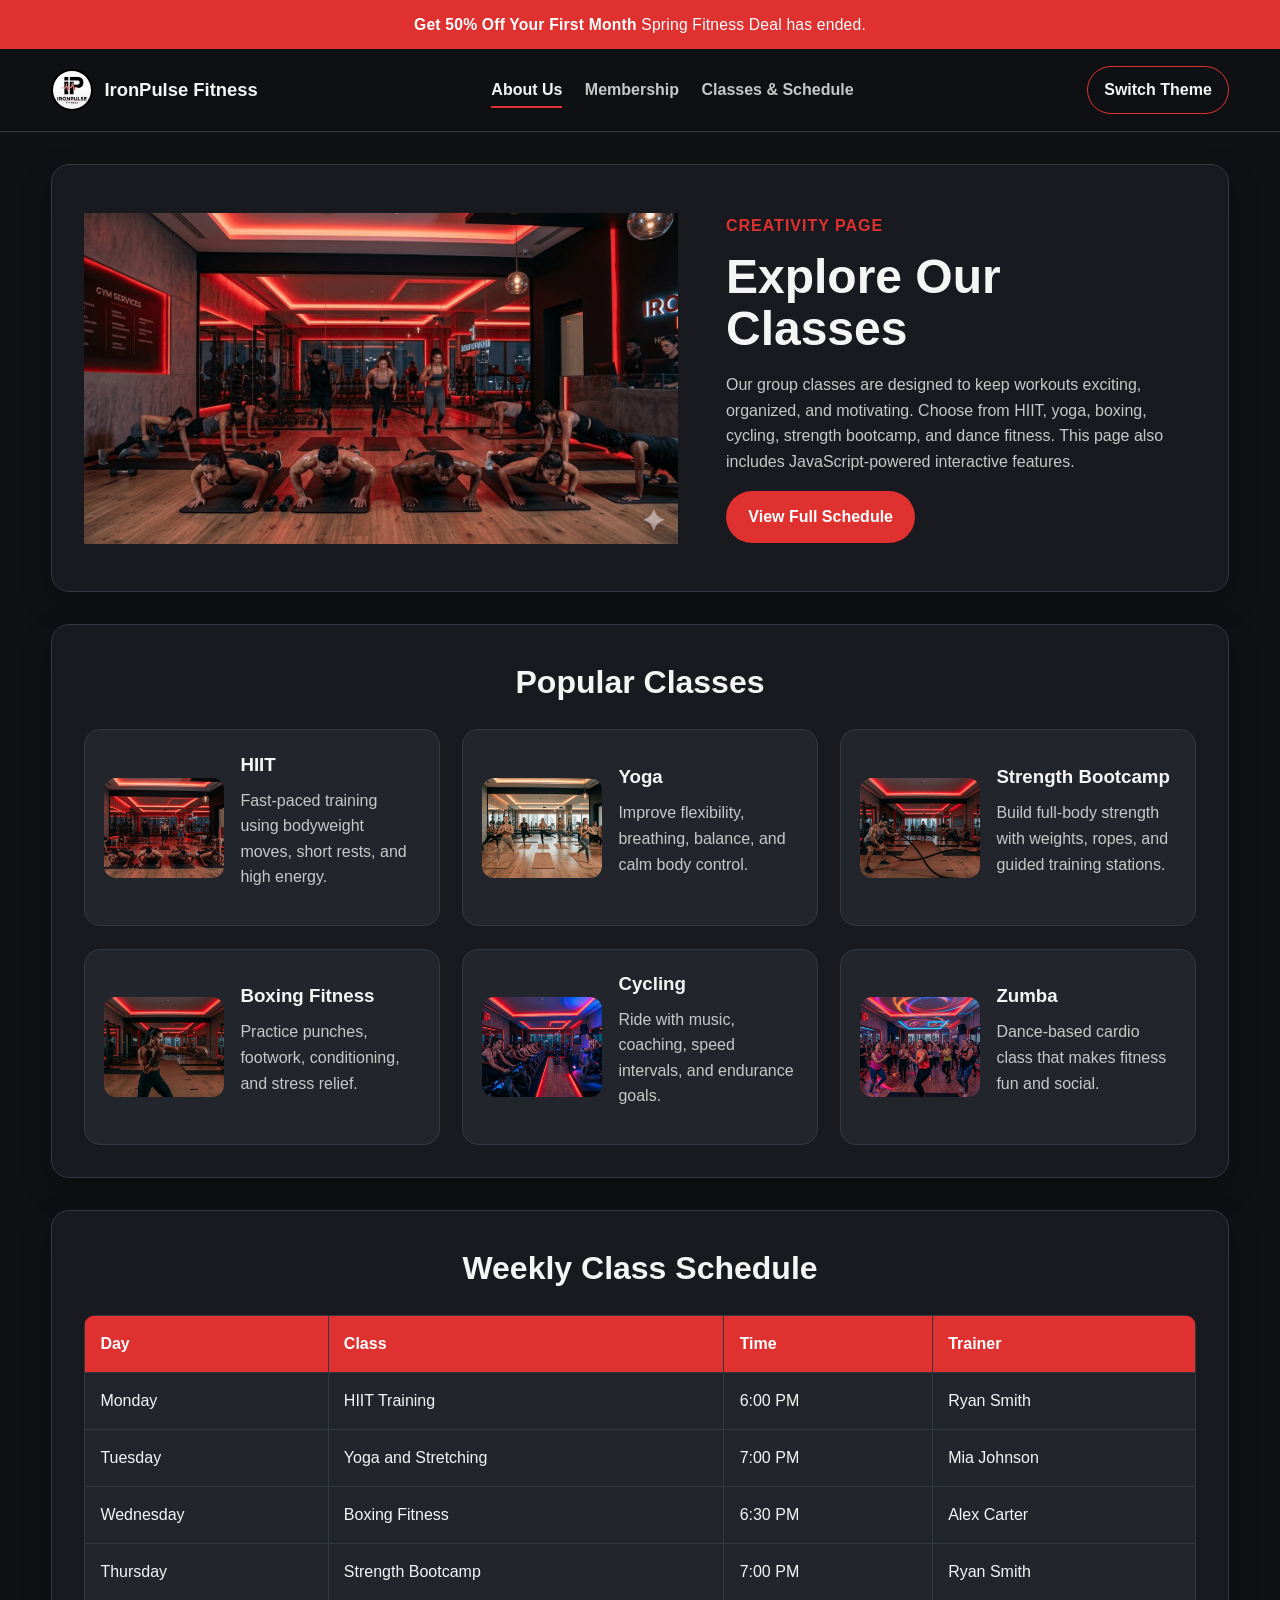
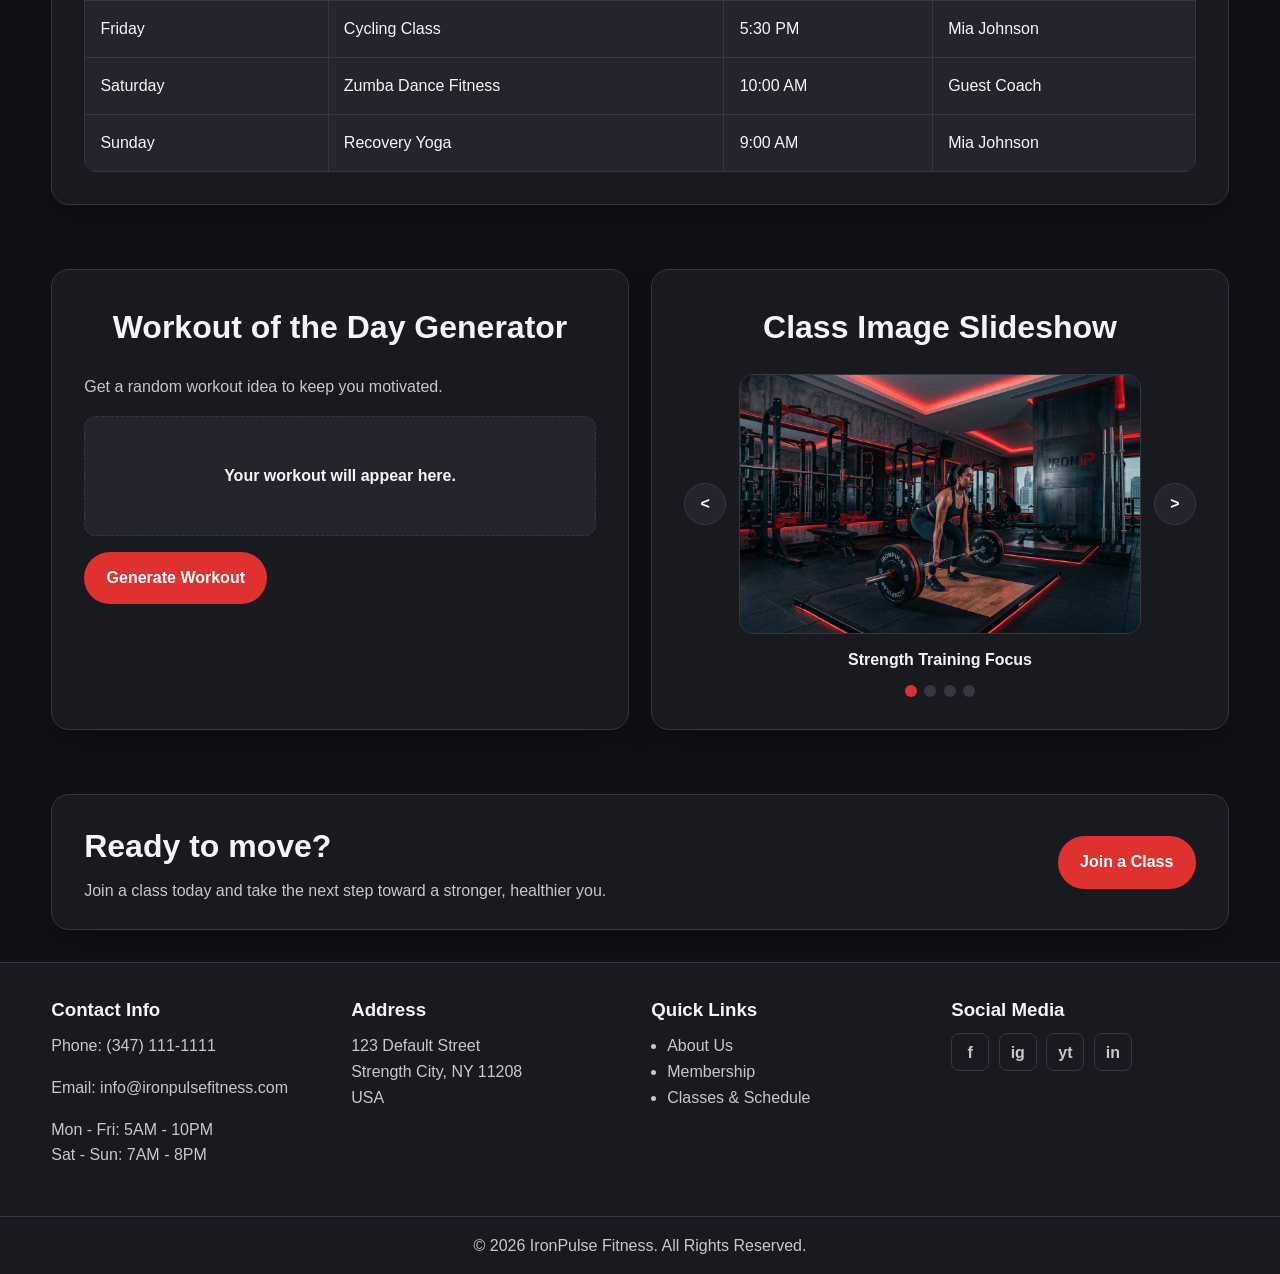
==== classes.html @ 701a0eed "First Upload" ====
<!--
-------------------------------------------------------------------------------------
  IronPulse Fitness Final Project
  Author: Mahmudul Hasan
  Date: May 16, 2026
  CST 2309 | Gym Website
  Classes & Schedule page for a fictional gym called IronPulse Fitness. 
  This page uses the template.html file for the header, footer, and JavaScript links. 
  The main content is added to the <main> element below.
  -------------------------------------------------------------------------------------
-->

<!DOCTYPE html>
<html lang="en">

<head>
  <meta charset="UTF-8">
  <!-- The viewport meta tag is important for responsive design. -->
  <meta name="viewport" content="width=device-width, initial-scale=1.0">
  <title>IronPulse Fitness | About Us</title>
  <!-- Link to the external CSS file for styling. -->
  <link rel="stylesheet" href="css/style.css">
  <!-- Link to the favicon for the website. -->
  <link rel="icon" type="image/png" href="favicon.png">
</head>

<body>
  <!-- Countdown promotion clock. This appears above the menu on every page. -->
  <div class="top-countdown" aria-live="polite">
    <strong>Get 50% Off Your First Month</strong>
    <span id="countdownText"> Spring Fitness Deal</span>
  </div>

  <!-- Main header and navigation. The same header is used on all three pages. -->
  <header class="site-header">
    <nav class="navbar" aria-label="Main navigation">
      <a class="brand" href="index.html" aria-label="IronPulse Fitness home">
         <img class="brand-mark" src="favicon.png" alt="IronPulse Fitness Logo">
        <span>IronPulse Fitness</span>
      </a>

      <!-- Mobile hamburger button. JavaScript opens and closes the menu. -->
      <button class="menu-toggle" id="menuToggle" aria-label="Open navigation menu" aria-expanded="false">
        <span></span>
        <span></span>
        <span></span>
      </button>

      <ul class="nav-links" id="navLinks">
        <li><a class="active" href="index.html">About Us</a></li>
        <li><a href="membership.html">Membership</a></li>
        <li><a href="classes.html">Classes &amp; Schedule</a></li>
      </ul>

      <button class="theme-btn" id="themeToggle" type="button">Switch Theme</button>
    </nav>
  </header>

  <main>
    <!-- Creativity page hero section. -->
    <section class="two-column-section page-intro">
      <div class="hero-image">
        <img src="images/class-hiit.jpg" alt="Members doing a HIIT workout class">
      </div>
      <div>
        <p class="eyebrow">Creativity Page</p>
        <h1>Explore Our Classes</h1>
        <p>
          Our group classes are designed to keep workouts exciting, organized, and motivating. Choose from
          HIIT, yoga, boxing, cycling, strength bootcamp, and dance fitness. This page also includes
          JavaScript-powered interactive features.
        </p>
        <a class="primary-btn" href="#scheduleTable">View Full Schedule</a>
      </div>
    </section>

    <!-- Popular classes. Six cards match the plan and wireframe. -->
    <section class="section-block">
      <h2>Popular Classes</h2>
      <div class="class-grid">
        <article class="class-card">
          <img src="images/class-hiit.jpg" alt="HIIT training class">
          <div>
            <h3>HIIT</h3>
            <p>Fast-paced training using bodyweight moves, short rests, and high energy.</p>
          </div>
        </article>
        <article class="class-card">
          <img src="images/class-yoga.jpg" alt="Yoga class">
          <div>
            <h3>Yoga</h3>
            <p>Improve flexibility, breathing, balance, and calm body control.</p>
          </div>
        </article>
        <article class="class-card">
          <img src="images/class-strength.jpg" alt="Strength bootcamp class">
          <div>
            <h3>Strength Bootcamp</h3>
            <p>Build full-body strength with weights, ropes, and guided training stations.</p>
          </div>
        </article>
        <article class="class-card">
          <img src="images/class-boxing.jpg" alt="Boxing fitness class">
          <div>
            <h3>Boxing Fitness</h3>
            <p>Practice punches, footwork, conditioning, and stress relief.</p>
          </div>
        </article>
        <article class="class-card">
          <img src="images/class-cycling.jpg" alt="Indoor cycling class">
          <div>
            <h3>Cycling</h3>
            <p>Ride with music, coaching, speed intervals, and endurance goals.</p>
          </div>
        </article>
        <article class="class-card">
          <img src="images/class-zumba.jpg" alt="Zumba dance fitness class">
          <div>
            <h3>Zumba</h3>
            <p>Dance-based cardio class that makes fitness fun and social.</p>
          </div>
        </article>
      </div>
    </section>

    <!-- Weekly schedule table. -->
    <section class="section-block" id="scheduleTable">
      <h2>Weekly Class Schedule</h2>
      <div class="table-wrap">
        <table>
          <thead>
            <tr>
              <th>Day</th>
              <th>Class</th>
              <th>Time</th>
              <th>Trainer</th>
            </tr>
          </thead>
          <tbody>
            <tr><td>Monday</td><td>HIIT Training</td><td>6:00 PM</td><td>Ryan Smith</td></tr>
            <tr><td>Tuesday</td><td>Yoga and Stretching</td><td>7:00 PM</td><td>Mia Johnson</td></tr>
            <tr><td>Wednesday</td><td>Boxing Fitness</td><td>6:30 PM</td><td>Alex Carter</td></tr>
            <tr><td>Thursday</td><td>Strength Bootcamp</td><td>7:00 PM</td><td>Ryan Smith</td></tr>
            <tr><td>Friday</td><td>Cycling Class</td><td>5:30 PM</td><td>Mia Johnson</td></tr>
            <tr><td>Saturday</td><td>Zumba Dance Fitness</td><td>10:00 AM</td><td>Guest Coach</td></tr>
            <tr><td>Sunday</td><td>Recovery Yoga</td><td>9:00 AM</td><td>Mia Johnson</td></tr>
          </tbody>
        </table>
      </div>
    </section>

    <!-- Two JavaScript features are placed side by side on large screens. -->
    <section class="interactive-grid">
      <!-- Feature 1: Workout of the Day generator. Uses arrays and randomization in script.js. -->
      <div class="interactive-card">
        <h2>Workout of the Day Generator</h2>
        <p>Get a random workout idea to keep you motivated.</p>
        <div id="workoutResult" class="result-box">Your workout will appear here.</div>
        <button class="primary-btn" id="workoutButton" type="button">Generate Workout</button>
      </div>

      <!-- Feature 2: JavaScript image slideshow. -->
      <div class="interactive-card slideshow-card">
        <h2>Class Image Slideshow</h2>
        <div class="slideshow">
          <button class="slide-btn" id="prevSlide" type="button" aria-label="Previous slide">&lt;</button>
          <img id="slideImage" src="images/slideshow-1.jpg" alt="IronPulse class slideshow image">
          <button class="slide-btn" id="nextSlide" type="button" aria-label="Next slide">&gt;</button>
        </div>
        <p id="slideCaption" class="slide-caption">Strength Training Focus</p>
        <div class="slide-dots" id="slideDots" aria-hidden="true"></div>
      </div>
    </section>

    <section class="cta-row">
      <div>
        <h2>Ready to move?</h2>
        <p>Join a class today and take the next step toward a stronger, healthier you.</p>
      </div>
      <a class="primary-btn" href="membership.html">Join a Class</a>
    </section>
  </main>

<!--Footer Section-->

  <footer class="site-footer">
    <div class="footer-grid">
      <div>
        <h3>Contact Info</h3>
        <p>Phone: (347) 111-1111</p>
        <p>Email: info@ironpulsefitness.com</p>
        <p>Mon - Fri: 5AM - 10PM<br>Sat - Sun: 7AM - 8PM</p>
      </div>
      <div>
        <h3>Address</h3>
        <p>123 Default Street<br>Strength City, NY 11208<br>USA</p>
      </div>
      <div>
        <h3>Quick Links</h3>
        <ul>
          <li><a href="index.html">About Us</a></li>
          <li><a href="membership.html">Membership</a></li>
          <li><a href="classes.html">Classes &amp; Schedule</a></li>
        </ul>
      </div>
      <div>
        <h3>Social Media</h3>
        <div class="social-links">
          <a href="https://facebook.com" aria-label="Facebook">f</a>
          <a href="https://instagram.com" aria-label="Instagram">ig</a>
          <a href="https://youtube.com" aria-label="YouTube">yt</a>
          <a href="https://linkedin.com" aria-label="LinkedIn">in</a>
        </div>
      </div>
    </div>
    <p class="copyright">&copy; 2026 IronPulse Fitness. All Rights Reserved.</p>
  </footer>

<!-- JavaScript file -->
  <script src="js/script.js"></script>

</body>
</html>
---- css/style.css ----
/*
  IronPulse Fitness Final Project
  Author: Mahmudul Hasan
  Date: May 16, 2026
  CST 2309 | Gym Website
  External CSS file used by all three pages.
  This file includes:
      1. Basic setup and CSS variables
      2. Styles for countdown promotion clock and header
      3. Reusable layout sections like two-column sections, cards, and CTA rows
      4. Specific styles for about page cards
      5. Styles for membership page including form styling
      6. Styles for classes and schedule page including table and slideshow
      7. Footer styles
      8. Responsive design with multiple breakpoints
*/

/* -----------------------------
   1. Basic setup and variables
------------------------------ */
:root {
  --bg: #101114;
  --surface: #181a1f;
  --surface-light: #22252c;
  --text: #f5f5f5;
  --muted: #c8c8c8;
  --accent: #e03131;
  --accent-dark: #b02525;
  --border: #333842;
  --shadow: 0 12px 30px rgba(0, 0, 0, 0.25);
  --max-width: 1180px;
}

/* Light theme is turned on by JavaScript when the user clicks Switch Theme. */
body.light-theme {
  --bg: #f7f7f7;
  --surface: #ffffff;
  --surface-light: #f1f1f1;
  --text: #1f1f1f;
  --muted: #555555;
  --border: #d6d6d6;
  --shadow: 0 10px 22px rgba(0, 0, 0, 0.10);
}

* {
  box-sizing: border-box;
}

html {
  scroll-behavior: smooth;
}

body {
  margin: 0;
  font-family: Arial, Helvetica, sans-serif;
  background: var(--bg);
  color: var(--text);
  line-height: 1.6;
}

img {
  max-width: 100%;
  display: block;
}

a {
  color: inherit;
  text-decoration: none;
}

main {
  width: min(var(--max-width), 92%);
  margin: 0 auto;
}

h1,
h2,
h3,
p {
  margin-top: 0;
}

h1 {
  font-size: 3rem;
  line-height: 1.1;
  margin-bottom: 1rem;
}

h2 {
  font-size: 2rem;
  text-align: center;
  margin-bottom: 1.3rem;
}

h3 {
  margin-bottom: 0.5rem;
}

p {
  color: var(--muted);
}

/* -----------------------------
   2. Countdown and header
------------------------------ */
.top-countdown {
  background: var(--accent);
  color: #ffffff;
  text-align: center;
  padding: 0.75rem 1rem;
  font-size: 0.98rem;
  letter-spacing: 0.2px;
}



.site-header {
  position: sticky;
  top: 0;
  z-index: 50;
  background: rgba(16, 17, 20, 0.96);
  border-bottom: 1px solid var(--border);
  backdrop-filter: blur(10px);
}

.light-theme .site-header {
  background: rgba(255, 255, 255, 0.96);
}

.navbar {
  width: min(var(--max-width), 92%);
  margin: 0 auto;
  min-height: 82px;
  display: flex;
  align-items: center;
  justify-content: space-between;
  gap: 1.2rem;
}

.brand {
  display: flex;
  align-items: center;
  gap: 0.7rem;
  font-weight: 800;
  font-size: 1.15rem;
  white-space: nowrap;
}

.brand-mark {
  width: 42px;
  height: 42px;
  border: 2px solid #000;
  background: white;
  display: grid;
  place-items: center;
  font-size: 0.9rem;
  border-radius: 100%;
  font-weight: 800;
}

.nav-links {
  list-style: none;
  margin: 0;
  padding: 0;
  display: flex;
  align-items: center;
  gap: 1.4rem;
}

.nav-links a {
  color: var(--muted);
  font-weight: 700;
  padding: 0.5rem 0;
  border-bottom: 2px solid transparent;
}

.nav-links a:hover,
.nav-links a.active {
  color: var(--text);
  border-bottom-color: var(--accent);
}

.theme-btn,
.menu-toggle,
.primary-btn,
.secondary-btn,
.submit-btn,
.slide-btn {
  cursor: pointer;
  font: inherit;
}

.theme-btn {
  border: 1px solid var(--accent);
  background: transparent;
  color: var(--text);
  padding: 0.65rem 1rem;
  border-radius: 999px;
  font-weight: 700;
}

.theme-btn:hover {
  background: var(--accent);
  color: #ffffff;
}

/* The hamburger menu is hidden on desktop and shown on mobile screens. */
.menu-toggle {
  display: none;
  width: 44px;
  height: 42px;
  border: 1px solid var(--border);
  border-radius: 8px;
  background: var(--surface);
  padding: 0.5rem;
}

.menu-toggle span {
  display: block;
  height: 3px;
  background: var(--text);
  margin: 5px 0;
  border-radius: 10px;
}

/* -----------------------------
   3. Reusable layout sections
------------------------------ */
.two-column-section,
.section-block,
.content-card,
.form-section,
.interactive-card,
.cta-row {
  background: var(--surface);
  border: 1px solid var(--border);
  border-radius: 18px;
  box-shadow: var(--shadow);
  margin: 2rem 0;
}

.two-column-section {
  display: grid;
  grid-template-columns: 1.1fr 0.9fr;
  align-items: center;
  gap: 2rem;
  padding: 2rem;
}

.hero-video {
  width: 100%;
  height: 100%;
  max-height: 520px;
  object-fit: cover;
  display: block;
  border-radius: 18px;
}

.hero-text,
.page-intro > div:last-child {
  padding: 1rem;
}

.eyebrow {
  color: var(--accent);
  font-weight: 800;
  text-transform: uppercase;
  letter-spacing: 1px;
  margin-bottom: 0.75rem;
}

.primary-btn,
.secondary-btn {
  display: inline-block;
  border: 0;
  border-radius: 999px;
  padding: 0.85rem 1.4rem;
  font-weight: 800;
  text-align: center;
}

.primary-btn {
  background: var(--accent);
  color: #ffffff;
}

.primary-btn:hover {
  background: var(--accent-dark);
}

.secondary-btn {
  border: 1px solid var(--accent);
  color: var(--text);
  background: transparent;
}

.secondary-btn:hover {
  background: var(--accent);
  color: #ffffff;
}

.content-card,
.section-block,
.form-section,
.interactive-card {
  padding: 2rem;
}

.about-box p {
  max-width: 900px;
  margin: 0 auto;
  text-align: center;
}

.value-grid,
.program-grid,
.trainer-grid,
.plan-grid,
.class-grid,
.interactive-grid,
.footer-grid {
  display: grid;
  gap: 1.4rem;
}

.value-grid {
  grid-template-columns: repeat(4, 1fr);
}

.small-card,
.image-card,
.trainer-card,
.plan-card,
.class-card {
  background: var(--surface-light);
  border: 1px solid var(--border);
  border-radius: 16px;
  padding: 1.2rem;
}

.small-card {
  text-align: center;
}

.circle-icon {
  display: grid;
  place-items: center;
  width: 56px;
  height: 56px;
  border-radius: 50%;
  margin: 0 auto 0.8rem;
  background: rgba(224, 49, 49, 0.13);
  color: var(--accent);
  font-weight: 900;
}

/* -----------------------------
   4. About page cards
------------------------------ */
.program-grid {
  grid-template-columns: repeat(4, 1fr);
}

.image-card img {
  height: 170px;
  width: 100%;
  object-fit: cover;
  border-radius: 12px;
  margin-bottom: 1rem;
}

.trainer-grid {
  grid-template-columns: repeat(3, 1fr);
}

.trainer-card {
  text-align: center;
}

.trainer-card img {
  width: 160px;
  height: 160px;
  border-radius: 50%;
  object-fit: cover;
  margin: 0 auto 1rem;
  border: 4px solid var(--accent);
}

.cta-row {
  padding: 1.6rem 2rem;
  display: flex;
  align-items: center;
  justify-content: space-between;
  gap: 1.5rem;
}

.cta-row h2 {
  text-align: left;
  margin-bottom: 0.4rem;
}

.cta-row p {
  margin-bottom: 0;
}

/* -----------------------------
   5. Membership page
------------------------------ */
.plan-grid {
  grid-template-columns: repeat(3, 1fr);
}

.plan-card {
  text-align: center;
}

.plan-card ul {
  list-style-position: inside;
  padding: 0;
  color: var(--muted);
}

.plan-card li {
  margin: 0.45rem 0;
}

.price {
  font-size: 1.45rem;
  color: var(--text);
  font-weight: 900;
  margin: 1rem 0;
}

.featured-plan {
  border: 2px solid var(--accent);
  transform: translateY(-6px);
}

.form-section h2 {
  margin-bottom: 1rem;
}

.form-grid {
  display: grid;
  grid-template-columns: repeat(2, 1fr);
  gap: 1rem 1.2rem;
}

.form-group {
  display: flex;
  flex-direction: column;
}

.form-group label {
  margin-bottom: 0.4rem;
  font-weight: 800;
}

input,
select,
textarea {
  width: 100%;
  padding: 0.85rem 1rem;
  border: 1px solid var(--border);
  border-radius: 10px;
  background: var(--bg);
  color: var(--text);
  font: inherit;
}

input:focus,
select:focus,
textarea:focus {
  outline: 2px solid var(--accent);
  border-color: var(--accent);
}

.full-width {
  grid-column: 1 / -1;
}

.form-message {
  min-height: 48px;
  margin: 1.2rem 0;
  padding: 1rem;
  border: 1px dashed var(--border);
  border-radius: 10px;
  color: var(--muted);
}

.form-message.error {
  border-color: var(--accent);
  color: #ffbaba;
  background: rgba(224, 49, 49, 0.10);
}

.light-theme .form-message.error {
  color: #8a1717;
}

.form-message.success {
  border-color: #2f9e44;
  color: #b7f7c4;
  background: rgba(47, 158, 68, 0.12);
}

.light-theme .form-message.success {
  color: #236b32;
}

.submit-btn {
  min-width: 220px;
  display: block;
  margin: 0 auto;
}

.contact-strip {
  margin-bottom: 2rem;
}

/* -----------------------------
   6. Classes and schedule page
------------------------------ */
.class-grid {
  grid-template-columns: repeat(3, 1fr);
}

.class-card {
  display: flex;
  align-items: center;
  gap: 1rem;
}

.class-card img {
  width: 120px;
  height: 100px;
  border-radius: 12px;
  object-fit: cover;
  flex-shrink: 0;
}

.table-wrap {
  overflow-x: auto;
}

table {
  width: 100%;
  border-collapse: collapse;
  min-width: 680px;
  background: var(--surface-light);
  border-radius: 12px;
  overflow: hidden;
}

th,
td {
  border: 1px solid var(--border);
  padding: 0.95rem;
  text-align: left;
}

th {
  background: var(--accent);
  color: #ffffff;
}

.interactive-grid {
  grid-template-columns: repeat(2, 1fr);
  margin: 2rem 0;
}

.result-box {
  min-height: 120px;
  border: 1px dashed var(--border);
  border-radius: 12px;
  background: var(--surface-light);
  display: grid;
  place-items: center;
  text-align: center;
  padding: 1rem;
  margin: 1rem 0;
  font-weight: 800;
}

.slideshow {
  display: grid;
  grid-template-columns: auto 1fr auto;
  align-items: center;
  gap: 0.8rem;
}

.slideshow img {
  height: 260px;
  width: 100%;
  object-fit: cover;
  border-radius: 14px;
  border: 1px solid var(--border);
}

.slide-btn {
  width: 42px;
  height: 42px;
  border: 1px solid var(--border);
  border-radius: 50%;
  background: var(--surface-light);
  color: var(--text);
  font-weight: 900;
}

.slide-caption {
  text-align: center;
  margin: 0.8rem 0;
  font-weight: 800;
  color: var(--text);
}

.slide-dots {
  display: flex;
  justify-content: center;
  gap: 0.45rem;
}

.slide-dots span {
  width: 12px;
  height: 12px;
  border-radius: 50%;
  background: var(--border);
}

.slide-dots span.active-dot {
  background: var(--accent);
}

/* -----------------------------
   7. Footer
------------------------------ */
.site-footer {
  background: var(--surface);
  border-top: 1px solid var(--border);
  margin-top: 2rem;
}

.footer-grid {
  width: min(var(--max-width), 92%);
  margin: 0 auto;
  padding: 2rem 0;
  grid-template-columns: repeat(4, 1fr);
}

.site-footer h3 {
  color: var(--text);
}

.site-footer p,
.site-footer li,
.site-footer a {
  color: var(--muted);
}

.site-footer ul {
  padding-left: 1rem;
  margin: 0;
}

.site-footer a:hover {
  color: var(--accent);
}

.social-links {
  display: flex;
  gap: 0.6rem;
  flex-wrap: wrap;
}

.social-links a {
  width: 38px;
  height: 38px;
  border: 1px solid var(--border);
  border-radius: 8px;
  display: grid;
  place-items: center;
  font-weight: 900;
}

.copyright {
  text-align: center;
  padding: 1rem;
  border-top: 1px solid var(--border);
  margin: 0;
}

/* -----------------------------
   8. Responsive design
   Breakpoint 1: laptop
------------------------------ */
@media (max-width: 1200px) {
  h1 {
    font-size: 2.6rem;
  }

  .program-grid,
  .value-grid {
    grid-template-columns: repeat(2, 1fr);
  }

  .class-grid {
    grid-template-columns: repeat(2, 1fr);
  }
}

/* -----------------------------
   Breakpoint 2: tablet
------------------------------ */
@media (max-width: 900px) {
  .navbar {
    flex-wrap: wrap;
    min-height: auto;
    padding: 1rem 0;
  }

  .two-column-section {
    grid-template-columns: 1fr;
  }

  .hero-image img {
    height: 320px;
  }

  .trainer-grid,
  .plan-grid,
  .interactive-grid,
  .footer-grid {
    grid-template-columns: 1fr 1fr;
  }

  .featured-plan {
    transform: none;
  }

  .cta-row {
    align-items: flex-start;
    flex-direction: column;
  }
}

/* -----------------------------
   Breakpoint 3: mobile
   Hamburger menu becomes active here.
------------------------------ */
@media (max-width: 700px) {
  .top-countdown span {
    display: block;
    margin-top: 0.25rem;
  }

  .menu-toggle {
    display: block;
    order: 2;
  }

  .theme-btn {
    order: 3;
    width: 100%;
  }

  .nav-links {
    order: 4;
    display: none;
    flex-direction: column;
    align-items: stretch;
    width: 100%;
    background: var(--surface-light);
    border: 1px solid var(--border);
    border-radius: 12px;
    padding: 1rem;
    margin-top: 0.5rem;
  }

  .nav-links.show-menu {
    display: flex;
  }

  .nav-links a {
    display: block;
    padding: 0.8rem;
    border-bottom: 1px solid var(--border);
  }

  .nav-links li:last-child a {
    border-bottom: 0;
  }

  h1 {
    font-size: 2.1rem;
  }

  h2 {
    font-size: 1.6rem;
  }

  .two-column-section,
  .content-card,
  .section-block,
  .form-section,
  .interactive-card {
    padding: 1.2rem;
  }

  .program-grid,
  .value-grid,
  .trainer-grid,
  .plan-grid,
  .class-grid,
  .interactive-grid,
  .footer-grid {
    grid-template-columns: 1fr;
  }

  .form-grid {
    grid-template-columns: 1fr;
  }

  .class-card {
    align-items: flex-start;
  }

  .class-card img {
    width: 95px;
    height: 85px;
  }

  .slideshow {
    grid-template-columns: 1fr;
  }

  .slide-btn {
    width: 100%;
    border-radius: 10px;
  }
}

/* -----------------------------
   Breakpoint 4: small phone
------------------------------ */
@media (max-width: 430px) {
  main,
  .navbar,
  .footer-grid {
    width: 94%;
  }

  .brand {
    font-size: 1rem;
  }

  .brand-mark {
    width: 36px;
    height: 36px;
  }

  h1 {
    font-size: 1.8rem;
  }

  .hero-image img,
  .slideshow img {
    height: 230px;
  }

  .class-card {
    flex-direction: column;
  }

  .class-card img {
    width: 100%;
    height: 170px;
  }

  .primary-btn,
  .secondary-btn,
  .submit-btn {
    width: 100%;
  }
}
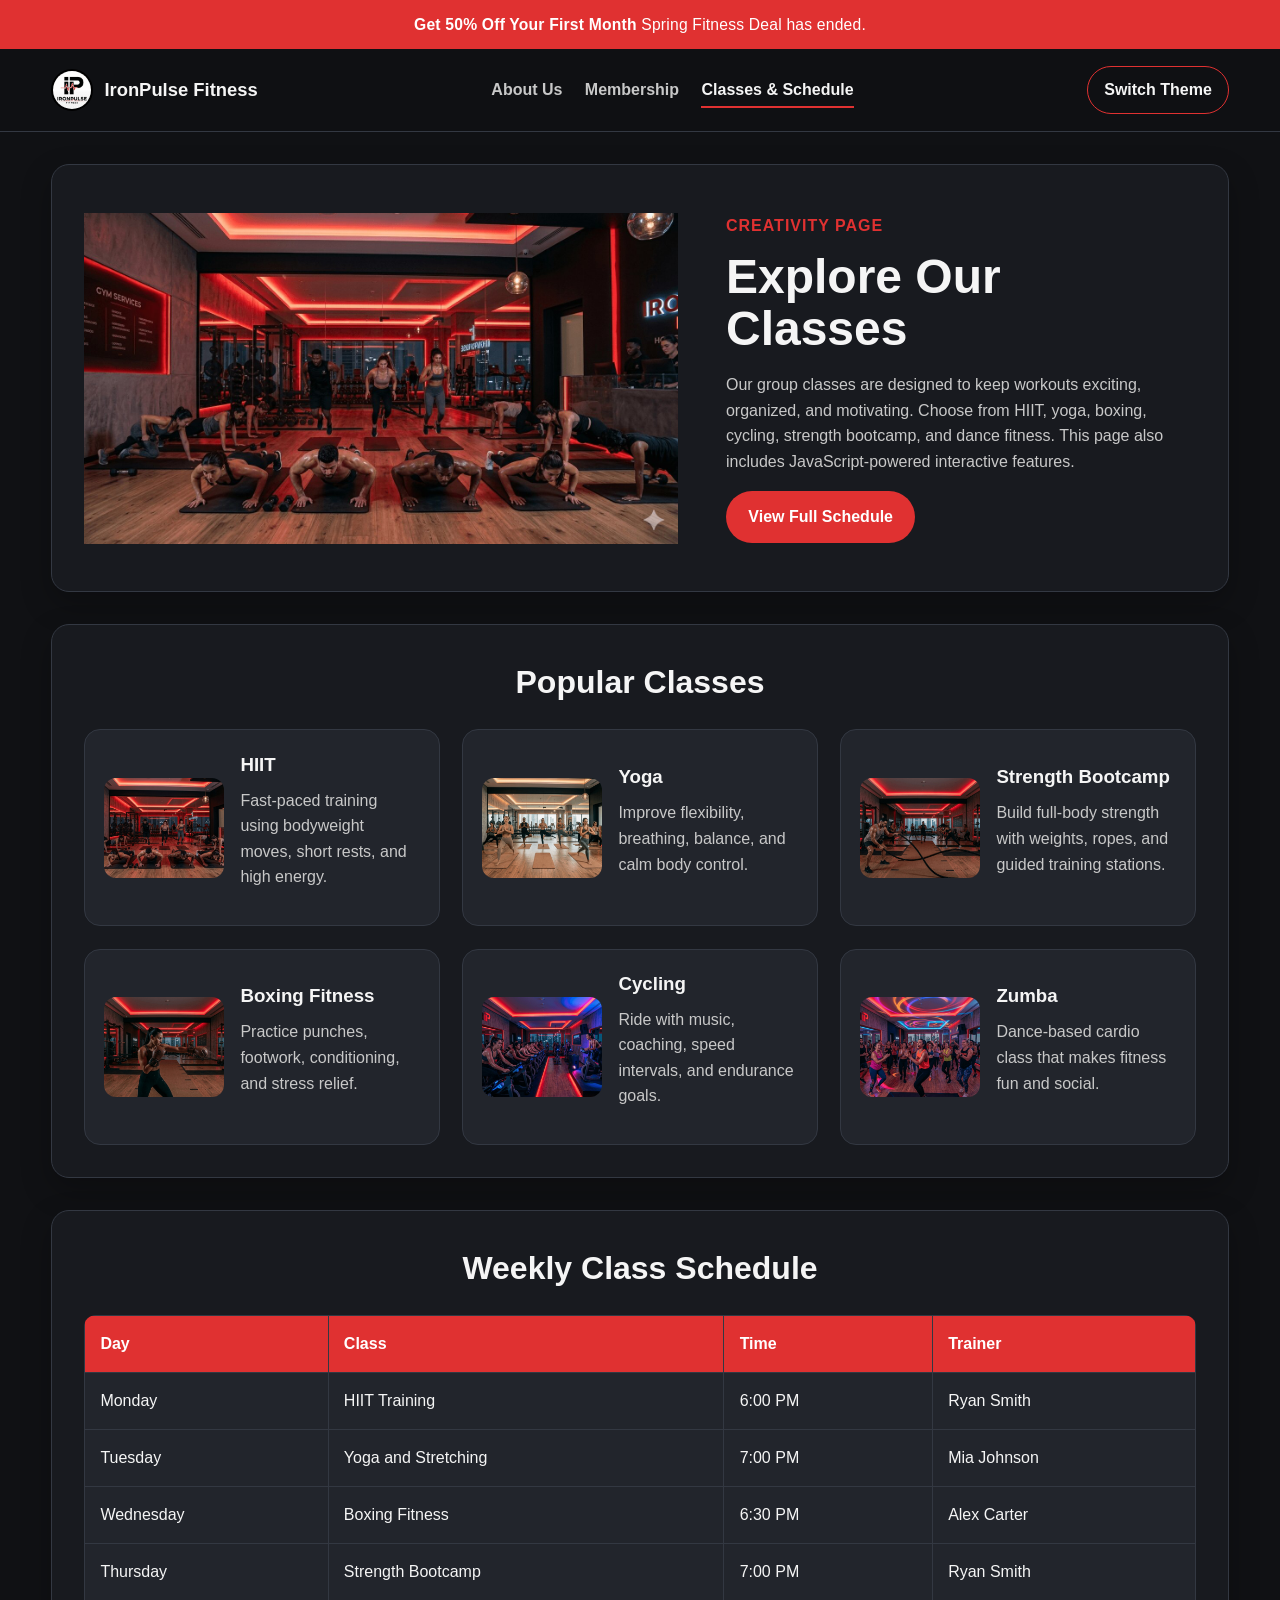
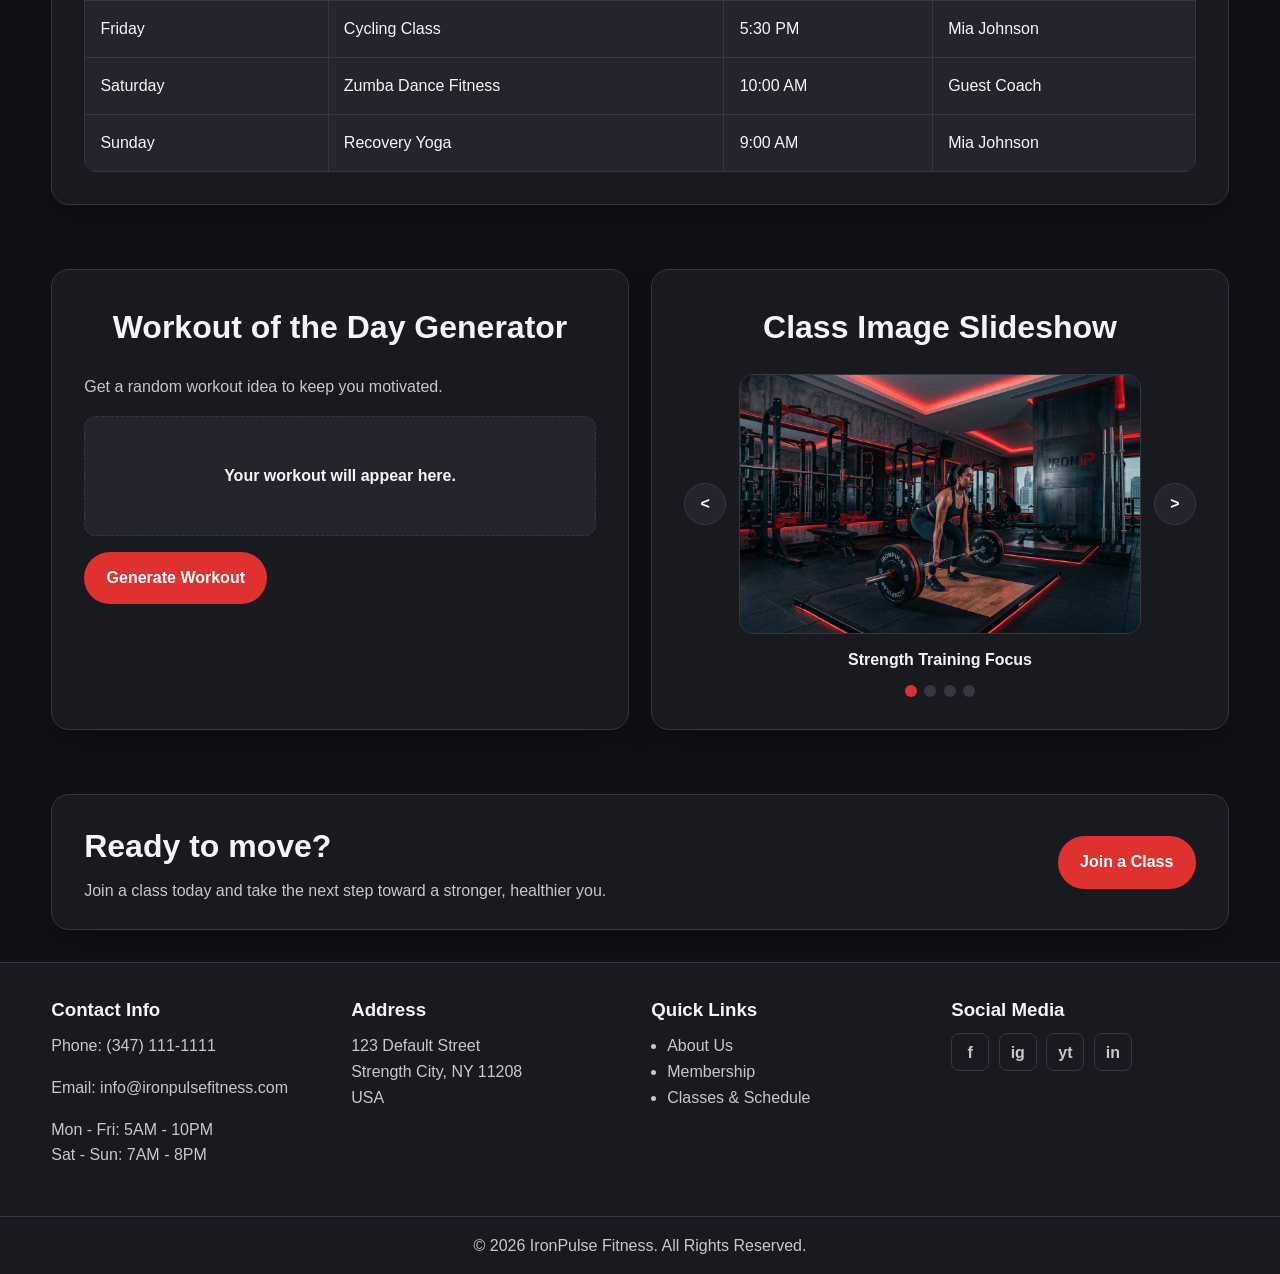
==== commit a2ba0502: "Update active link for About Us and Classes" ====
--- a/classes.html
+++ b/classes.html
@@ -47,9 +47,9 @@
       </button>
 
       <ul class="nav-links" id="navLinks">
-        <li><a class="active" href="index.html">About Us</a></li>
+        <li><a href="index.html">About Us</a></li>
         <li><a href="membership.html">Membership</a></li>
-        <li><a href="classes.html">Classes &amp; Schedule</a></li>
+        <li><a class="active" href="classes.html">Classes &amp; Schedule</a></li>
       </ul>
 
       <button class="theme-btn" id="themeToggle" type="button">Switch Theme</button>
